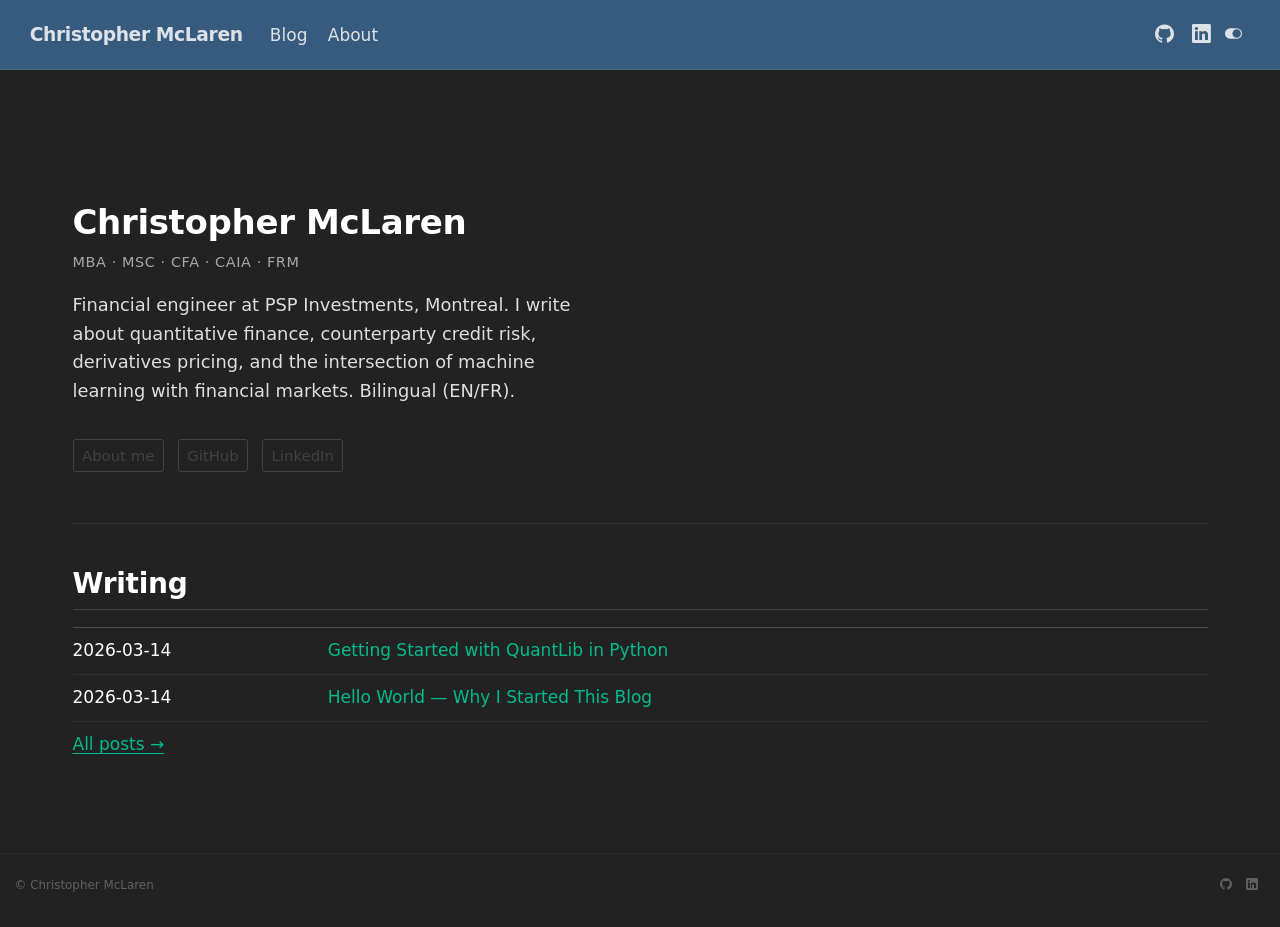
==== index.html @ 405b546c "Built site for gh-pages" ====
<!DOCTYPE html>
<html xmlns="http://www.w3.org/1999/xhtml" lang="en" xml:lang="en"><head>

<meta charset="utf-8">
<meta name="generator" content="quarto-1.8.27">

<meta name="viewport" content="width=device-width, initial-scale=1.0, user-scalable=yes">


<title>Christopher McLaren</title>
<style>
code{white-space: pre-wrap;}
span.smallcaps{font-variant: small-caps;}
div.columns{display: flex; gap: min(4vw, 1.5em);}
div.column{flex: auto; overflow-x: auto;}
div.hanging-indent{margin-left: 1.5em; text-indent: -1.5em;}
ul.task-list{list-style: none;}
ul.task-list li input[type="checkbox"] {
  width: 0.8em;
  margin: 0 0.8em 0.2em -1em; /* quarto-specific, see https://github.com/quarto-dev/quarto-cli/issues/4556 */ 
  vertical-align: middle;
}
</style>


<script src="site_libs/quarto-nav/quarto-nav.js"></script>
<script src="site_libs/quarto-nav/headroom.min.js"></script>
<script src="site_libs/clipboard/clipboard.min.js"></script>
<script src="site_libs/quarto-search/autocomplete.umd.js"></script>
<script src="site_libs/quarto-search/fuse.min.js"></script>
<script src="site_libs/quarto-search/quarto-search.js"></script>
<meta name="quarto:offset" content="./">
<link href="./assets/favicon.png" rel="icon" type="image/png">
<script src="site_libs/quarto-html/quarto.js" type="module"></script>
<script src="site_libs/quarto-html/tabsets/tabsets.js" type="module"></script>
<script src="site_libs/quarto-html/axe/axe-check.js" type="module"></script>
<script src="site_libs/quarto-html/popper.min.js"></script>
<script src="site_libs/quarto-html/tippy.umd.min.js"></script>
<script src="site_libs/quarto-html/anchor.min.js"></script>
<link href="site_libs/quarto-html/tippy.css" rel="stylesheet">
<link href="site_libs/quarto-html/quarto-syntax-highlighting-f1aadacce99040138bbb613f9330654f.css" rel="stylesheet" class="quarto-color-scheme" id="quarto-text-highlighting-styles">
<link href="site_libs/quarto-html/quarto-syntax-highlighting-dark-f1aadacce99040138bbb613f9330654f.css" rel="stylesheet" class="quarto-color-scheme quarto-color-alternate" id="quarto-text-highlighting-styles">
<script src="site_libs/bootstrap/bootstrap.min.js"></script>
<link href="site_libs/bootstrap/bootstrap-icons.css" rel="stylesheet">
<link href="site_libs/bootstrap/bootstrap-3d1e1c4b48e011e85bc933c259dca156.min.css" rel="stylesheet" append-hash="true" class="quarto-color-scheme" id="quarto-bootstrap" data-mode="light">
<link href="site_libs/bootstrap/bootstrap-dark-8885d3626037632ba58035daaae06b56.min.css" rel="stylesheet" append-hash="true" class="quarto-color-scheme quarto-color-alternate" id="quarto-bootstrap" data-mode="dark">
<script id="quarto-search-options" type="application/json">{
  "location": "navbar",
  "copy-button": false,
  "collapse-after": 3,
  "panel-placement": "end",
  "type": "overlay",
  "limit": 50,
  "keyboard-shortcut": [
    "f",
    "/",
    "s"
  ],
  "show-item-context": false,
  "language": {
    "search-no-results-text": "No results",
    "search-matching-documents-text": "matching documents",
    "search-copy-link-title": "Copy link to search",
    "search-hide-matches-text": "Hide additional matches",
    "search-more-match-text": "more match in this document",
    "search-more-matches-text": "more matches in this document",
    "search-clear-button-title": "Clear",
    "search-text-placeholder": "",
    "search-detached-cancel-button-title": "Cancel",
    "search-submit-button-title": "Submit",
    "search-label": "Search"
  }
}</script>


<link rel="stylesheet" href="styles.css">
<meta property="og:title" content="– Christopher McLaren">
<meta property="og:description" content="Financial engineer at PSP Investments. Writing about quantitative finance, risk, and machine learning.">
<meta property="og:site_name" content="Christopher McLaren">
<meta name="twitter:title" content="– Christopher McLaren">
<meta name="twitter:description" content="Financial engineer at PSP Investments. Writing about quantitative finance, risk, and machine learning.">
<meta name="twitter:card" content="summary">
</head>

<body class="nav-fixed quarto-dark"><script id="quarto-html-before-body" type="application/javascript">
    const toggleBodyColorMode = (bsSheetEl) => {
      const mode = bsSheetEl.getAttribute("data-mode");
      const bodyEl = window.document.querySelector("body");
      if (mode === "dark") {
        bodyEl.classList.add("quarto-dark");
        bodyEl.classList.remove("quarto-light");
      } else {
        bodyEl.classList.add("quarto-light");
        bodyEl.classList.remove("quarto-dark");
      }
    }
    const toggleBodyColorPrimary = () => {
      const bsSheetEl = window.document.querySelector("link#quarto-bootstrap:not([rel=disabled-stylesheet])");
      if (bsSheetEl) {
        toggleBodyColorMode(bsSheetEl);
      }
    }
    const setColorSchemeToggle = (alternate) => {
      const toggles = window.document.querySelectorAll('.quarto-color-scheme-toggle');
      for (let i=0; i < toggles.length; i++) {
        const toggle = toggles[i];
        if (toggle) {
          if (alternate) {
            toggle.classList.add("alternate");
          } else {
            toggle.classList.remove("alternate");
          }
        }
      }
    };
    const toggleColorMode = (alternate) => {
      // Switch the stylesheets
      const primaryStylesheets = window.document.querySelectorAll('link.quarto-color-scheme:not(.quarto-color-alternate)');
      const alternateStylesheets = window.document.querySelectorAll('link.quarto-color-scheme.quarto-color-alternate');
      manageTransitions('#quarto-margin-sidebar .nav-link', false);
      if (alternate) {
        // note: dark is layered on light, we don't disable primary!
        enableStylesheet(alternateStylesheets);
        for (const sheetNode of alternateStylesheets) {
          if (sheetNode.id === "quarto-bootstrap") {
            toggleBodyColorMode(sheetNode);
          }
        }
      } else {
        disableStylesheet(alternateStylesheets);
        enableStylesheet(primaryStylesheets)
        toggleBodyColorPrimary();
      }
      manageTransitions('#quarto-margin-sidebar .nav-link', true);
      // Switch the toggles
      setColorSchemeToggle(alternate)
      // Hack to workaround the fact that safari doesn't
      // properly recolor the scrollbar when toggling (#1455)
      if (navigator.userAgent.indexOf('Safari') > 0 && navigator.userAgent.indexOf('Chrome') == -1) {
        manageTransitions("body", false);
        window.scrollTo(0, 1);
        setTimeout(() => {
          window.scrollTo(0, 0);
          manageTransitions("body", true);
        }, 40);
      }
    }
    const disableStylesheet = (stylesheets) => {
      for (let i=0; i < stylesheets.length; i++) {
        const stylesheet = stylesheets[i];
        stylesheet.rel = 'disabled-stylesheet';
      }
    }
    const enableStylesheet = (stylesheets) => {
      for (let i=0; i < stylesheets.length; i++) {
        const stylesheet = stylesheets[i];
        if(stylesheet.rel !== 'stylesheet') { // for Chrome, which will still FOUC without this check
          stylesheet.rel = 'stylesheet';
        }
      }
    }
    const manageTransitions = (selector, allowTransitions) => {
      const els = window.document.querySelectorAll(selector);
      for (let i=0; i < els.length; i++) {
        const el = els[i];
        if (allowTransitions) {
          el.classList.remove('notransition');
        } else {
          el.classList.add('notransition');
        }
      }
    }
    const isFileUrl = () => {
      return window.location.protocol === 'file:';
    }
    const hasAlternateSentinel = () => {
      let styleSentinel = getColorSchemeSentinel();
      if (styleSentinel !== null) {
        return styleSentinel === "alternate";
      } else {
        return false;
      }
    }
    const setStyleSentinel = (alternate) => {
      const value = alternate ? "alternate" : "default";
      if (!isFileUrl()) {
        window.localStorage.setItem("quarto-color-scheme", value);
      } else {
        localAlternateSentinel = value;
      }
    }
    const getColorSchemeSentinel = () => {
      if (!isFileUrl()) {
        const storageValue = window.localStorage.getItem("quarto-color-scheme");
        return storageValue != null ? storageValue : localAlternateSentinel;
      } else {
        return localAlternateSentinel;
      }
    }
    const toggleGiscusIfUsed = (isAlternate, darkModeDefault) => {
      const baseTheme = document.querySelector('#giscus-base-theme')?.value ?? 'light';
      const alternateTheme = document.querySelector('#giscus-alt-theme')?.value ?? 'dark';
      let newTheme = '';
      if(authorPrefersDark) {
        newTheme = isAlternate ? baseTheme : alternateTheme;
      } else {
        newTheme = isAlternate ? alternateTheme : baseTheme;
      }
      const changeGiscusTheme = () => {
        // From: https://github.com/giscus/giscus/issues/336
        const sendMessage = (message) => {
          const iframe = document.querySelector('iframe.giscus-frame');
          if (!iframe) return;
          iframe.contentWindow.postMessage({ giscus: message }, 'https://giscus.app');
        }
        sendMessage({
          setConfig: {
            theme: newTheme
          }
        });
      }
      const isGiscussLoaded = window.document.querySelector('iframe.giscus-frame') !== null;
      if (isGiscussLoaded) {
        changeGiscusTheme();
      }
    };
    const authorPrefersDark = true;
    const darkModeDefault = authorPrefersDark;
    let localAlternateSentinel = darkModeDefault ? 'alternate' : 'default';
    // Dark / light mode switch
    window.quartoToggleColorScheme = () => {
      // Read the current dark / light value
      let toAlternate = !hasAlternateSentinel();
      toggleColorMode(toAlternate);
      setStyleSentinel(toAlternate);
      toggleGiscusIfUsed(toAlternate, darkModeDefault);
      window.dispatchEvent(new Event('resize'));
    };
    // Switch to dark mode if need be
    if (hasAlternateSentinel()) {
      toggleColorMode(true);
    } else {
      toggleColorMode(false);
    }
  </script>

<div id="quarto-search-results"></div>
  <header id="quarto-header" class="headroom fixed-top">
    <nav class="navbar navbar-expand-lg " data-bs-theme="dark">
      <div class="navbar-container container-fluid">
      <div class="navbar-brand-container mx-auto">
    <a class="navbar-brand" href="./index.html">
    <span class="navbar-title">Christopher McLaren</span>
    </a>
  </div>
            <div id="quarto-search" class="" title="Search"></div>
          <button class="navbar-toggler" type="button" data-bs-toggle="collapse" data-bs-target="#navbarCollapse" aria-controls="navbarCollapse" role="menu" aria-expanded="false" aria-label="Toggle navigation" onclick="if (window.quartoToggleHeadroom) { window.quartoToggleHeadroom(); }">
  <span class="navbar-toggler-icon"></span>
</button>
          <div class="collapse navbar-collapse" id="navbarCollapse">
            <ul class="navbar-nav navbar-nav-scroll me-auto">
  <li class="nav-item">
    <a class="nav-link" href="./blog/index.html"> 
<span class="menu-text">Blog</span></a>
  </li>  
  <li class="nav-item">
    <a class="nav-link" href="./about.html"> 
<span class="menu-text">About</span></a>
  </li>  
</ul>
            <ul class="navbar-nav navbar-nav-scroll ms-auto">
  <li class="nav-item compact">
    <a class="nav-link" href="https://github.com/christopher-mclaren"> <i class="bi bi-github" role="img" aria-label="GitHub">
</i> 
<span class="menu-text"></span></a>
  </li>  
  <li class="nav-item compact">
    <a class="nav-link" href="https://www.linkedin.com/in/christopher-mclaren/"> <i class="bi bi-linkedin" role="img" aria-label="LinkedIn">
</i> 
<span class="menu-text"></span></a>
  </li>  
</ul>
          </div> <!-- /navcollapse -->
            <div class="quarto-navbar-tools">
  <a href="" class="quarto-color-scheme-toggle quarto-navigation-tool  px-1" onclick="window.quartoToggleColorScheme(); return false;" title="Toggle dark mode"><i class="bi"></i></a>
</div>
      </div> <!-- /container-fluid -->
    </nav>
</header>
<!-- content -->
<div id="quarto-content" class="quarto-container page-columns page-rows-contents page-layout-full page-navbar">
<!-- sidebar -->
<!-- margin-sidebar -->
    
<!-- main -->
<main class="content column-page" id="quarto-document-content"><header id="title-block-header" class="quarto-title-block"></header>





<section id="christopher-mclaren" class="level1 hero">
<h1>Christopher McLaren</h1>
<div class="credentials">
<p>MBA · MSc · CFA · CAIA · FRM</p>
</div>
<div class="tagline">
<p>Financial engineer at PSP Investments, Montreal. I write about quantitative finance, counterparty credit risk, derivatives pricing, and the intersection of machine learning with financial markets. Bilingual (EN/FR).</p>
</div>
<p><a href="./about.html" class="btn btn-outline-secondary btn-sm" style="margin-top:1rem; margin-right:0.5rem;">About me</a> <a href="https://github.com/christopher-mclaren" class="btn btn-outline-secondary btn-sm" style="margin-top:1rem; margin-right:0.5rem;">GitHub</a> <a href="https://www.linkedin.com/in/christopher-mclaren/" class="btn btn-outline-secondary btn-sm" style="margin-top:1rem;">LinkedIn</a></p>
</section>
<section id="writing" class="level2">
<h2 class="anchored" data-anchor-id="writing">Writing</h2>
<table class="blog-table caption-top table">
<tbody>
<tr class="odd">
<td style="text-align: left;">2026-03-14</td>
<td style="text-align: left;"><a href="./blog/posts/quantlib-intro/index.html">Getting Started with QuantLib in Python</a></td>
</tr>
<tr class="even">
<td style="text-align: left;">2026-03-14</td>
<td style="text-align: left;"><a href="./blog/posts/hello-world/index.html">Hello World — Why I Started This Blog</a></td>
</tr>
</tbody>
</table>
<p><a href="./blog/index.html">All posts →</a></p>


</section>

</main> <!-- /main -->
<script id="quarto-html-after-body" type="application/javascript">
  window.document.addEventListener("DOMContentLoaded", function (event) {
    // Ensure there is a toggle, if there isn't float one in the top right
    if (window.document.querySelector('.quarto-color-scheme-toggle') === null) {
      const a = window.document.createElement('a');
      a.classList.add('top-right');
      a.classList.add('quarto-color-scheme-toggle');
      a.href = "";
      a.onclick = function() { try { window.quartoToggleColorScheme(); } catch {} return false; };
      const i = window.document.createElement("i");
      i.classList.add('bi');
      a.appendChild(i);
      window.document.body.appendChild(a);
    }
    setColorSchemeToggle(hasAlternateSentinel())
    const icon = "";
    const anchorJS = new window.AnchorJS();
    anchorJS.options = {
      placement: 'right',
      icon: icon
    };
    anchorJS.add('.anchored');
    const isCodeAnnotation = (el) => {
      for (const clz of el.classList) {
        if (clz.startsWith('code-annotation-')) {                     
          return true;
        }
      }
      return false;
    }
    const onCopySuccess = function(e) {
      // button target
      const button = e.trigger;
      // don't keep focus
      button.blur();
      // flash "checked"
      button.classList.add('code-copy-button-checked');
      var currentTitle = button.getAttribute("title");
      button.setAttribute("title", "Copied!");
      let tooltip;
      if (window.bootstrap) {
        button.setAttribute("data-bs-toggle", "tooltip");
        button.setAttribute("data-bs-placement", "left");
        button.setAttribute("data-bs-title", "Copied!");
        tooltip = new bootstrap.Tooltip(button, 
          { trigger: "manual", 
            customClass: "code-copy-button-tooltip",
            offset: [0, -8]});
        tooltip.show();    
      }
      setTimeout(function() {
        if (tooltip) {
          tooltip.hide();
          button.removeAttribute("data-bs-title");
          button.removeAttribute("data-bs-toggle");
          button.removeAttribute("data-bs-placement");
        }
        button.setAttribute("title", currentTitle);
        button.classList.remove('code-copy-button-checked');
      }, 1000);
      // clear code selection
      e.clearSelection();
    }
    const getTextToCopy = function(trigger) {
      const outerScaffold = trigger.parentElement.cloneNode(true);
      const codeEl = outerScaffold.querySelector('code');
      for (const childEl of codeEl.children) {
        if (isCodeAnnotation(childEl)) {
          childEl.remove();
        }
      }
      return codeEl.innerText;
    }
    const clipboard = new window.ClipboardJS('.code-copy-button:not([data-in-quarto-modal])', {
      text: getTextToCopy
    });
    clipboard.on('success', onCopySuccess);
    if (window.document.getElementById('quarto-embedded-source-code-modal')) {
      const clipboardModal = new window.ClipboardJS('.code-copy-button[data-in-quarto-modal]', {
        text: getTextToCopy,
        container: window.document.getElementById('quarto-embedded-source-code-modal')
      });
      clipboardModal.on('success', onCopySuccess);
    }
      var localhostRegex = new RegExp(/^(?:http|https):\/\/localhost\:?[0-9]*\//);
      var mailtoRegex = new RegExp(/^mailto:/);
        var filterRegex = new RegExp("https:\/\/christopher-mclaren\.github\.io\/");
      var isInternal = (href) => {
          return filterRegex.test(href) || localhostRegex.test(href) || mailtoRegex.test(href);
      }
      // Inspect non-navigation links and adorn them if external
     var links = window.document.querySelectorAll('a[href]:not(.nav-link):not(.navbar-brand):not(.toc-action):not(.sidebar-link):not(.sidebar-item-toggle):not(.pagination-link):not(.no-external):not([aria-hidden]):not(.dropdown-item):not(.quarto-navigation-tool):not(.about-link)');
      for (var i=0; i<links.length; i++) {
        const link = links[i];
        if (!isInternal(link.href)) {
          // undo the damage that might have been done by quarto-nav.js in the case of
          // links that we want to consider external
          if (link.dataset.originalHref !== undefined) {
            link.href = link.dataset.originalHref;
          }
        }
      }
    function tippyHover(el, contentFn, onTriggerFn, onUntriggerFn) {
      const config = {
        allowHTML: true,
        maxWidth: 500,
        delay: 100,
        arrow: false,
        appendTo: function(el) {
            return el.parentElement;
        },
        interactive: true,
        interactiveBorder: 10,
        theme: 'quarto',
        placement: 'bottom-start',
      };
      if (contentFn) {
        config.content = contentFn;
      }
      if (onTriggerFn) {
        config.onTrigger = onTriggerFn;
      }
      if (onUntriggerFn) {
        config.onUntrigger = onUntriggerFn;
      }
      window.tippy(el, config); 
    }
    const noterefs = window.document.querySelectorAll('a[role="doc-noteref"]');
    for (var i=0; i<noterefs.length; i++) {
      const ref = noterefs[i];
      tippyHover(ref, function() {
        // use id or data attribute instead here
        let href = ref.getAttribute('data-footnote-href') || ref.getAttribute('href');
        try { href = new URL(href).hash; } catch {}
        const id = href.replace(/^#\/?/, "");
        const note = window.document.getElementById(id);
        if (note) {
          return note.innerHTML;
        } else {
          return "";
        }
      });
    }
    const xrefs = window.document.querySelectorAll('a.quarto-xref');
    const processXRef = (id, note) => {
      // Strip column container classes
      const stripColumnClz = (el) => {
        el.classList.remove("page-full", "page-columns");
        if (el.children) {
          for (const child of el.children) {
            stripColumnClz(child);
          }
        }
      }
      stripColumnClz(note)
      if (id === null || id.startsWith('sec-')) {
        // Special case sections, only their first couple elements
        const container = document.createElement("div");
        if (note.children && note.children.length > 2) {
          container.appendChild(note.children[0].cloneNode(true));
          for (let i = 1; i < note.children.length; i++) {
            const child = note.children[i];
            if (child.tagName === "P" && child.innerText === "") {
              continue;
            } else {
              container.appendChild(child.cloneNode(true));
              break;
            }
          }
          if (window.Quarto?.typesetMath) {
            window.Quarto.typesetMath(container);
          }
          return container.innerHTML
        } else {
          if (window.Quarto?.typesetMath) {
            window.Quarto.typesetMath(note);
          }
          return note.innerHTML;
        }
      } else {
        // Remove any anchor links if they are present
        const anchorLink = note.querySelector('a.anchorjs-link');
        if (anchorLink) {
          anchorLink.remove();
        }
        if (window.Quarto?.typesetMath) {
          window.Quarto.typesetMath(note);
        }
        if (note.classList.contains("callout")) {
          return note.outerHTML;
        } else {
          return note.innerHTML;
        }
      }
    }
    for (var i=0; i<xrefs.length; i++) {
      const xref = xrefs[i];
      tippyHover(xref, undefined, function(instance) {
        instance.disable();
        let url = xref.getAttribute('href');
        let hash = undefined; 
        if (url.startsWith('#')) {
          hash = url;
        } else {
          try { hash = new URL(url).hash; } catch {}
        }
        if (hash) {
          const id = hash.replace(/^#\/?/, "");
          const note = window.document.getElementById(id);
          if (note !== null) {
            try {
              const html = processXRef(id, note.cloneNode(true));
              instance.setContent(html);
            } finally {
              instance.enable();
              instance.show();
            }
          } else {
            // See if we can fetch this
            fetch(url.split('#')[0])
            .then(res => res.text())
            .then(html => {
              const parser = new DOMParser();
              const htmlDoc = parser.parseFromString(html, "text/html");
              const note = htmlDoc.getElementById(id);
              if (note !== null) {
                const html = processXRef(id, note);
                instance.setContent(html);
              } 
            }).finally(() => {
              instance.enable();
              instance.show();
            });
          }
        } else {
          // See if we can fetch a full url (with no hash to target)
          // This is a special case and we should probably do some content thinning / targeting
          fetch(url)
          .then(res => res.text())
          .then(html => {
            const parser = new DOMParser();
            const htmlDoc = parser.parseFromString(html, "text/html");
            const note = htmlDoc.querySelector('main.content');
            if (note !== null) {
              // This should only happen for chapter cross references
              // (since there is no id in the URL)
              // remove the first header
              if (note.children.length > 0 && note.children[0].tagName === "HEADER") {
                note.children[0].remove();
              }
              const html = processXRef(null, note);
              instance.setContent(html);
            } 
          }).finally(() => {
            instance.enable();
            instance.show();
          });
        }
      }, function(instance) {
      });
    }
        let selectedAnnoteEl;
        const selectorForAnnotation = ( cell, annotation) => {
          let cellAttr = 'data-code-cell="' + cell + '"';
          let lineAttr = 'data-code-annotation="' +  annotation + '"';
          const selector = 'span[' + cellAttr + '][' + lineAttr + ']';
          return selector;
        }
        const selectCodeLines = (annoteEl) => {
          const doc = window.document;
          const targetCell = annoteEl.getAttribute("data-target-cell");
          const targetAnnotation = annoteEl.getAttribute("data-target-annotation");
          const annoteSpan = window.document.querySelector(selectorForAnnotation(targetCell, targetAnnotation));
          const lines = annoteSpan.getAttribute("data-code-lines").split(",");
          const lineIds = lines.map((line) => {
            return targetCell + "-" + line;
          })
          let top = null;
          let height = null;
          let parent = null;
          if (lineIds.length > 0) {
              //compute the position of the single el (top and bottom and make a div)
              const el = window.document.getElementById(lineIds[0]);
              top = el.offsetTop;
              height = el.offsetHeight;
              parent = el.parentElement.parentElement;
            if (lineIds.length > 1) {
              const lastEl = window.document.getElementById(lineIds[lineIds.length - 1]);
              const bottom = lastEl.offsetTop + lastEl.offsetHeight;
              height = bottom - top;
            }
            if (top !== null && height !== null && parent !== null) {
              // cook up a div (if necessary) and position it 
              let div = window.document.getElementById("code-annotation-line-highlight");
              if (div === null) {
                div = window.document.createElement("div");
                div.setAttribute("id", "code-annotation-line-highlight");
                div.style.position = 'absolute';
                parent.appendChild(div);
              }
              div.style.top = top - 2 + "px";
              div.style.height = height + 4 + "px";
              div.style.left = 0;
              let gutterDiv = window.document.getElementById("code-annotation-line-highlight-gutter");
              if (gutterDiv === null) {
                gutterDiv = window.document.createElement("div");
                gutterDiv.setAttribute("id", "code-annotation-line-highlight-gutter");
                gutterDiv.style.position = 'absolute';
                const codeCell = window.document.getElementById(targetCell);
                const gutter = codeCell.querySelector('.code-annotation-gutter');
                gutter.appendChild(gutterDiv);
              }
              gutterDiv.style.top = top - 2 + "px";
              gutterDiv.style.height = height + 4 + "px";
            }
            selectedAnnoteEl = annoteEl;
          }
        };
        const unselectCodeLines = () => {
          const elementsIds = ["code-annotation-line-highlight", "code-annotation-line-highlight-gutter"];
          elementsIds.forEach((elId) => {
            const div = window.document.getElementById(elId);
            if (div) {
              div.remove();
            }
          });
          selectedAnnoteEl = undefined;
        };
          // Handle positioning of the toggle
      window.addEventListener(
        "resize",
        throttle(() => {
          elRect = undefined;
          if (selectedAnnoteEl) {
            selectCodeLines(selectedAnnoteEl);
          }
        }, 10)
      );
      function throttle(fn, ms) {
      let throttle = false;
      let timer;
        return (...args) => {
          if(!throttle) { // first call gets through
              fn.apply(this, args);
              throttle = true;
          } else { // all the others get throttled
              if(timer) clearTimeout(timer); // cancel #2
              timer = setTimeout(() => {
                fn.apply(this, args);
                timer = throttle = false;
              }, ms);
          }
        };
      }
        // Attach click handler to the DT
        const annoteDls = window.document.querySelectorAll('dt[data-target-cell]');
        for (const annoteDlNode of annoteDls) {
          annoteDlNode.addEventListener('click', (event) => {
            const clickedEl = event.target;
            if (clickedEl !== selectedAnnoteEl) {
              unselectCodeLines();
              const activeEl = window.document.querySelector('dt[data-target-cell].code-annotation-active');
              if (activeEl) {
                activeEl.classList.remove('code-annotation-active');
              }
              selectCodeLines(clickedEl);
              clickedEl.classList.add('code-annotation-active');
            } else {
              // Unselect the line
              unselectCodeLines();
              clickedEl.classList.remove('code-annotation-active');
            }
          });
        }
    const findCites = (el) => {
      const parentEl = el.parentElement;
      if (parentEl) {
        const cites = parentEl.dataset.cites;
        if (cites) {
          return {
            el,
            cites: cites.split(' ')
          };
        } else {
          return findCites(el.parentElement)
        }
      } else {
        return undefined;
      }
    };
    var bibliorefs = window.document.querySelectorAll('a[role="doc-biblioref"]');
    for (var i=0; i<bibliorefs.length; i++) {
      const ref = bibliorefs[i];
      const citeInfo = findCites(ref);
      if (citeInfo) {
        tippyHover(citeInfo.el, function() {
          var popup = window.document.createElement('div');
          citeInfo.cites.forEach(function(cite) {
            var citeDiv = window.document.createElement('div');
            citeDiv.classList.add('hanging-indent');
            citeDiv.classList.add('csl-entry');
            var biblioDiv = window.document.getElementById('ref-' + cite);
            if (biblioDiv) {
              citeDiv.innerHTML = biblioDiv.innerHTML;
            }
            popup.appendChild(citeDiv);
          });
          return popup.innerHTML;
        });
      }
    }
  });
  </script>
</div> <!-- /content -->
<footer class="footer">
  <div class="nav-footer">
    <div class="nav-footer-left">
<p>© Christopher McLaren</p>
</div>   
    <div class="nav-footer-center">
      &nbsp;
    </div>
    <div class="nav-footer-right">
      <ul class="footer-items list-unstyled">
    <li class="nav-item compact">
    <a class="nav-link" href="https://github.com/christopher-mclaren">
      <i class="bi bi-github" role="img">
</i> 
    </a>
  </li>  
    <li class="nav-item compact">
    <a class="nav-link" href="https://www.linkedin.com/in/christopher-mclaren/">
      <i class="bi bi-linkedin" role="img">
</i> 
    </a>
  </li>  
</ul>
    </div>
  </div>
</footer>




</body></html>
---- site_libs/quarto-html/tippy.css ----
.tippy-box[data-animation=fade][data-state=hidden]{opacity:0}[data-tippy-root]{max-width:calc(100vw - 10px)}.tippy-box{position:relative;background-color:#333;color:#fff;border-radius:4px;font-size:14px;line-height:1.4;white-space:normal;outline:0;transition-property:transform,visibility,opacity}.tippy-box[data-placement^=top]>.tippy-arrow{bottom:0}.tippy-box[data-placement^=top]>.tippy-arrow:before{bottom:-7px;left:0;border-width:8px 8px 0;border-top-color:initial;transform-origin:center top}.tippy-box[data-placement^=bottom]>.tippy-arrow{top:0}.tippy-box[data-placement^=bottom]>.tippy-arrow:before{top:-7px;left:0;border-width:0 8px 8px;border-bottom-color:initial;transform-origin:center bottom}.tippy-box[data-placement^=left]>.tippy-arrow{right:0}.tippy-box[data-placement^=left]>.tippy-arrow:before{border-width:8px 0 8px 8px;border-left-color:initial;right:-7px;transform-origin:center left}.tippy-box[data-placement^=right]>.tippy-arrow{left:0}.tippy-box[data-placement^=right]>.tippy-arrow:before{left:-7px;border-width:8px 8px 8px 0;border-right-color:initial;transform-origin:center right}.tippy-box[data-inertia][data-state=visible]{transition-timing-function:cubic-bezier(.54,1.5,.38,1.11)}.tippy-arrow{width:16px;height:16px;color:#333}.tippy-arrow:before{content:"";position:absolute;border-color:transparent;border-style:solid}.tippy-content{position:relative;padding:5px 9px;z-index:1}
---- site_libs/quarto-html/quarto-syntax-highlighting-f1aadacce99040138bbb613f9330654f.css ----
/* quarto syntax highlight colors */
:root {
  --quarto-hl-al-color: #ff5555;
  --quarto-hl-an-color: #6a737d;
  --quarto-hl-at-color: #f97583;
  --quarto-hl-bn-color: #79b8ff;
  --quarto-hl-bu-color: #f97583;
  --quarto-hl-ch-color: #9ecbff;
  --quarto-hl-co-color: #6a737d;
  --quarto-hl-cv-color: #6a737d;
  --quarto-hl-cn-color: #79b8ff;
  --quarto-hl-cf-color: #f97583;
  --quarto-hl-dt-color: #f97583;
  --quarto-hl-dv-color: #79b8ff;
  --quarto-hl-do-color: #6a737d;
  --quarto-hl-er-color: #ff5555;
  --quarto-hl-ex-color: #f97583;
  --quarto-hl-fl-color: #79b8ff;
  --quarto-hl-fu-color: #b392f0;
  --quarto-hl-im-color: #9ecbff;
  --quarto-hl-in-color: #6a737d;
  --quarto-hl-kw-color: #f97583;
  --quarto-hl-op-color: #e1e4e8;
  --quarto-hl-pp-color: #f97583;
  --quarto-hl-re-color: #6a737d;
  --quarto-hl-sc-color: #79b8ff;
  --quarto-hl-ss-color: #9ecbff;
  --quarto-hl-st-color: #9ecbff;
  --quarto-hl-va-color: #ffab70;
  --quarto-hl-vs-color: #9ecbff;
  --quarto-hl-wa-color: #ff5555;
}

/* other quarto variables */
:root {
  --quarto-font-monospace: SFMono-Regular, Menlo, Monaco, Consolas, "Liberation Mono", "Courier New", monospace;
}

/* syntax highlight based on Pandoc's rules */
pre > code.sourceCode > span {
  color: #e1e4e8;
}

code.sourceCode > span {
  color: #e1e4e8;
}

div.sourceCode,
div.sourceCode pre.sourceCode {
  color: #e1e4e8;
}

/* Normal */
code span {
  color: #e1e4e8;
}

/* Alert */
code span.al {
  font-weight: bold;
  color: #ff5555;
}

/* Annotation */
code span.an {
  color: #6a737d;
}

/* Attribute */
code span.at {
  color: #f97583;
}

/* BaseN */
code span.bn {
  color: #79b8ff;
}

/* BuiltIn */
code span.bu {
  color: #f97583;
}

/* ControlFlow */
code span.cf {
  color: #f97583;
}

/* Char */
code span.ch {
  color: #9ecbff;
}

/* Constant */
code span.cn {
  color: #79b8ff;
}

/* Comment */
code span.co {
  color: #6a737d;
}

/* CommentVar */
code span.cv {
  color: #6a737d;
}

/* Documentation */
code span.do {
  color: #6a737d;
}

/* DataType */
code span.dt {
  color: #f97583;
}

/* DecVal */
code span.dv {
  color: #79b8ff;
}

/* Error */
code span.er {
  color: #ff5555;
  text-decoration: underline;
}

/* Extension */
code span.ex {
  font-weight: bold;
  color: #f97583;
}

/* Float */
code span.fl {
  color: #79b8ff;
}

/* Function */
code span.fu {
  color: #b392f0;
}

/* Import */
code span.im {
  color: #9ecbff;
}

/* Information */
code span.in {
  color: #6a737d;
}

/* Keyword */
code span.kw {
  color: #f97583;
}

/* Operator */
code span.op {
  color: #e1e4e8;
}

/* Preprocessor */
code span.pp {
  color: #f97583;
}

/* RegionMarker */
code span.re {
  color: #6a737d;
}

/* SpecialChar */
code span.sc {
  color: #79b8ff;
}

/* SpecialString */
code span.ss {
  color: #9ecbff;
}

/* String */
code span.st {
  color: #9ecbff;
}

/* Variable */
code span.va {
  color: #ffab70;
}

/* VerbatimString */
code span.vs {
  color: #9ecbff;
}

/* Warning */
code span.wa {
  color: #ff5555;
}

.prevent-inlining {
  content: "</";
}

/*# sourceMappingURL=c3afadac646de3ecfef9ec2fe23a75c1.css.map */
---- site_libs/quarto-html/quarto-syntax-highlighting-dark-f1aadacce99040138bbb613f9330654f.css ----
/* quarto syntax highlight colors */
:root {
  --quarto-hl-al-color: #ff5555;
  --quarto-hl-an-color: #6a737d;
  --quarto-hl-at-color: #f97583;
  --quarto-hl-bn-color: #79b8ff;
  --quarto-hl-bu-color: #f97583;
  --quarto-hl-ch-color: #9ecbff;
  --quarto-hl-co-color: #6a737d;
  --quarto-hl-cv-color: #6a737d;
  --quarto-hl-cn-color: #79b8ff;
  --quarto-hl-cf-color: #f97583;
  --quarto-hl-dt-color: #f97583;
  --quarto-hl-dv-color: #79b8ff;
  --quarto-hl-do-color: #6a737d;
  --quarto-hl-er-color: #ff5555;
  --quarto-hl-ex-color: #f97583;
  --quarto-hl-fl-color: #79b8ff;
  --quarto-hl-fu-color: #b392f0;
  --quarto-hl-im-color: #9ecbff;
  --quarto-hl-in-color: #6a737d;
  --quarto-hl-kw-color: #f97583;
  --quarto-hl-op-color: #e1e4e8;
  --quarto-hl-pp-color: #f97583;
  --quarto-hl-re-color: #6a737d;
  --quarto-hl-sc-color: #79b8ff;
  --quarto-hl-ss-color: #9ecbff;
  --quarto-hl-st-color: #9ecbff;
  --quarto-hl-va-color: #ffab70;
  --quarto-hl-vs-color: #9ecbff;
  --quarto-hl-wa-color: #ff5555;
}

/* other quarto variables */
:root {
  --quarto-font-monospace: SFMono-Regular, Menlo, Monaco, Consolas, "Liberation Mono", "Courier New", monospace;
}

/* syntax highlight based on Pandoc's rules */
pre > code.sourceCode > span {
  color: #e1e4e8;
}

code.sourceCode > span {
  color: #e1e4e8;
}

div.sourceCode,
div.sourceCode pre.sourceCode {
  color: #e1e4e8;
}

/* Normal */
code span {
  color: #e1e4e8;
}

/* Alert */
code span.al {
  font-weight: bold;
  color: #ff5555;
}

/* Annotation */
code span.an {
  color: #6a737d;
}

/* Attribute */
code span.at {
  color: #f97583;
}

/* BaseN */
code span.bn {
  color: #79b8ff;
}

/* BuiltIn */
code span.bu {
  color: #f97583;
}

/* ControlFlow */
code span.cf {
  color: #f97583;
}

/* Char */
code span.ch {
  color: #9ecbff;
}

/* Constant */
code span.cn {
  color: #79b8ff;
}

/* Comment */
code span.co {
  color: #6a737d;
}

/* CommentVar */
code span.cv {
  color: #6a737d;
}

/* Documentation */
code span.do {
  color: #6a737d;
}

/* DataType */
code span.dt {
  color: #f97583;
}

/* DecVal */
code span.dv {
  color: #79b8ff;
}

/* Error */
code span.er {
  color: #ff5555;
  text-decoration: underline;
}

/* Extension */
code span.ex {
  font-weight: bold;
  color: #f97583;
}

/* Float */
code span.fl {
  color: #79b8ff;
}

/* Function */
code span.fu {
  color: #b392f0;
}

/* Import */
code span.im {
  color: #9ecbff;
}

/* Information */
code span.in {
  color: #6a737d;
}

/* Keyword */
code span.kw {
  color: #f97583;
}

/* Operator */
code span.op {
  color: #e1e4e8;
}

/* Preprocessor */
code span.pp {
  color: #f97583;
}

/* RegionMarker */
code span.re {
  color: #6a737d;
}

/* SpecialChar */
code span.sc {
  color: #79b8ff;
}

/* SpecialString */
code span.ss {
  color: #9ecbff;
}

/* String */
code span.st {
  color: #9ecbff;
}

/* Variable */
code span.va {
  color: #ffab70;
}

/* VerbatimString */
code span.vs {
  color: #9ecbff;
}

/* Warning */
code span.wa {
  color: #ff5555;
}

.prevent-inlining {
  content: "</";
}

/*# sourceMappingURL=c3afadac646de3ecfef9ec2fe23a75c1.css.map */
---- styles.css ----
/* ============================================================
   Christopher McLaren — custom styles
   Dark mode: darkly base + overrides for hamel.dev aesthetic
   ============================================================ */

/* --- Typography ------------------------------------------- */
body {
  font-family: system-ui, -apple-system, "Segoe UI", Roboto, sans-serif;
  font-size: 1.0rem;
  line-height: 1.7;
}

h1, h2, h3, h4 {
  font-weight: 600;
  letter-spacing: -0.01em;
}

code, pre {
  font-family: ui-monospace, "SFMono-Regular", "Cascadia Code", Consolas, monospace;
  font-size: 0.88em;
}

/* --- Navbar ----------------------------------------------- */
.navbar {
  border-bottom: 1px solid rgba(255,255,255,0.08);
  padding: 0.6rem 1rem;
}

.navbar-brand {
  font-weight: 700;
  font-size: 1.1rem;
  letter-spacing: -0.02em;
}

/* --- Homepage hero ---------------------------------------- */
.hero {
  padding: 3rem 0 2rem 0;
  border-bottom: 1px solid rgba(255,255,255,0.08);
  margin-bottom: 2.5rem;
}

.hero h1 {
  font-size: 2rem;
  font-weight: 700;
  margin-bottom: 0.4rem;
}

.hero .credentials {
  font-size: 0.85rem;
  opacity: 0.6;
  letter-spacing: 0.04em;
  text-transform: uppercase;
  margin-bottom: 1rem;
}

.hero .tagline {
  font-size: 1.05rem;
  opacity: 0.85;
  max-width: 540px;
  line-height: 1.6;
}

/* --- Blog listing table (hamel.dev style) ----------------- */
.blog-table {
  width: 100%;
  border-collapse: collapse;
  margin-top: 1rem;
}

.blog-table td {
  padding: 0.5rem 0;
  border-bottom: 1px solid rgba(255,255,255,0.06);
  vertical-align: top;
}

.blog-table .date {
  white-space: nowrap;
  opacity: 0.5;
  font-size: 0.85rem;
  width: 100px;
  padding-right: 1.5rem;
}

.blog-table a {
  text-decoration: none;
  font-weight: 500;
}

.blog-table a:hover {
  text-decoration: underline;
}

/* --- Blog cards (randomrealizations style) ---------------- */
.quarto-post .thumbnail img {
  border-radius: 6px;
  object-fit: cover;
}

.listing-category {
  font-size: 0.75rem;
  font-weight: 600;
  letter-spacing: 0.05em;
  text-transform: uppercase;
  opacity: 0.7;
}

/* --- Post content ----------------------------------------- */
.quarto-title {
  margin-bottom: 0.5rem;
}

.quarto-title-meta {
  opacity: 0.6;
  font-size: 0.85rem;
}

/* Callout boxes */
.callout {
  border-radius: 6px;
  border-left-width: 4px;
}

/* Code blocks */
div.sourceCode {
  border-radius: 6px;
  font-size: 0.87em;
}

/* --- Footer ----------------------------------------------- */
.nav-footer {
  border-top: 1px solid rgba(255,255,255,0.08);
  padding: 1rem 0;
  font-size: 0.85rem;
  opacity: 0.6;
}

/* --- Responsive ------------------------------------------- */
@media (max-width: 768px) {
  .hero h1 { font-size: 1.6rem; }
  .hero { padding: 2rem 0 1.5rem 0; }
}
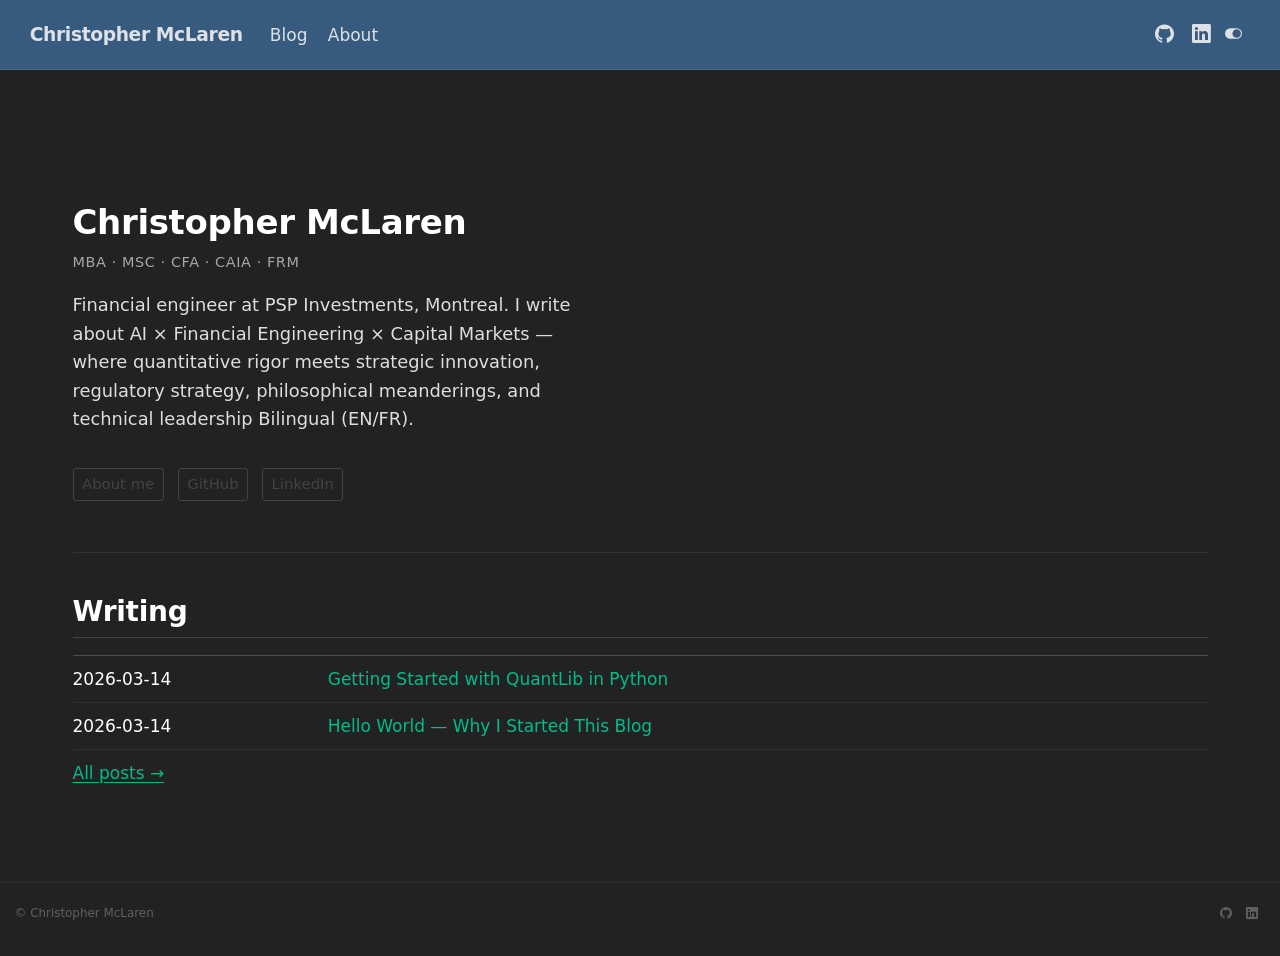
==== commit 61ada518: "Built site for gh-pages" ====
--- a/index.html
+++ b/index.html
@@ -42,8 +42,8 @@
 <link href="site_libs/quarto-html/quarto-syntax-highlighting-dark-f1aadacce99040138bbb613f9330654f.css" rel="stylesheet" class="quarto-color-scheme quarto-color-alternate" id="quarto-text-highlighting-styles">
 <script src="site_libs/bootstrap/bootstrap.min.js"></script>
 <link href="site_libs/bootstrap/bootstrap-icons.css" rel="stylesheet">
-<link href="site_libs/bootstrap/bootstrap-3d1e1c4b48e011e85bc933c259dca156.min.css" rel="stylesheet" append-hash="true" class="quarto-color-scheme" id="quarto-bootstrap" data-mode="light">
-<link href="site_libs/bootstrap/bootstrap-dark-8885d3626037632ba58035daaae06b56.min.css" rel="stylesheet" append-hash="true" class="quarto-color-scheme quarto-color-alternate" id="quarto-bootstrap" data-mode="dark">
+<link href="site_libs/bootstrap/bootstrap-ca01dc6f941a61273a5a4ed9ec80abe2.min.css" rel="stylesheet" append-hash="true" class="quarto-color-scheme" id="quarto-bootstrap" data-mode="light">
+<link href="site_libs/bootstrap/bootstrap-dark-baa6b534feb7bcb7caf0f581c1521e3b.min.css" rel="stylesheet" append-hash="true" class="quarto-color-scheme quarto-color-alternate" id="quarto-bootstrap" data-mode="dark">
 <script id="quarto-search-options" type="application/json">{
   "location": "navbar",
   "copy-button": false,
@@ -305,7 +305,7 @@
 <p>MBA · MSc · CFA · CAIA · FRM</p>
 </div>
 <div class="tagline">
-<p>Financial engineer at PSP Investments, Montreal. I write about quantitative finance, counterparty credit risk, derivatives pricing, and the intersection of machine learning with financial markets. Bilingual (EN/FR).</p>
+<p>Financial engineer at PSP Investments, Montreal. I write about AI × Financial Engineering × Capital Markets — where quantitative rigor meets strategic innovation, regulatory strategy, philosophical meanderings, and technical leadership Bilingual (EN/FR).</p>
 </div>
 <p><a href="./about.html" class="btn btn-outline-secondary btn-sm" style="margin-top:1rem; margin-right:0.5rem;">About me</a> <a href="https://github.com/christopher-mclaren" class="btn btn-outline-secondary btn-sm" style="margin-top:1rem; margin-right:0.5rem;">GitHub</a> <a href="https://www.linkedin.com/in/christopher-mclaren/" class="btn btn-outline-secondary btn-sm" style="margin-top:1rem;">LinkedIn</a></p>
 </section>
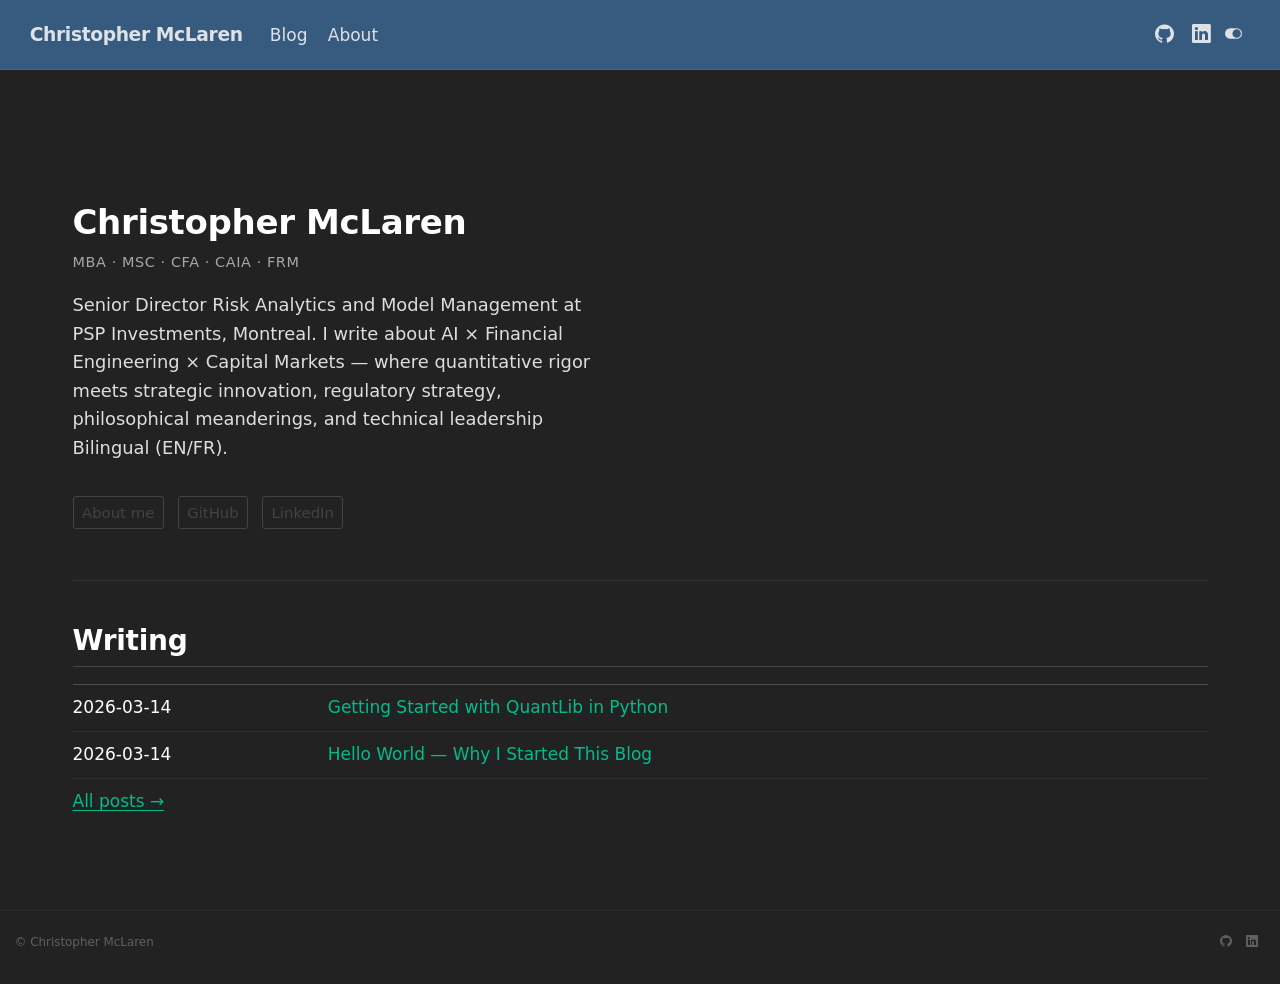
==== commit 915f23a5: "Built site for gh-pages" ====
--- a/index.html
+++ b/index.html
@@ -305,7 +305,7 @@
 <p>MBA · MSc · CFA · CAIA · FRM</p>
 </div>
 <div class="tagline">
-<p>Financial engineer at PSP Investments, Montreal. I write about AI × Financial Engineering × Capital Markets — where quantitative rigor meets strategic innovation, regulatory strategy, philosophical meanderings, and technical leadership Bilingual (EN/FR).</p>
+<p>Senior Director Risk Analytics and Model Management at PSP Investments, Montreal. I write about AI × Financial Engineering × Capital Markets — where quantitative rigor meets strategic innovation, regulatory strategy, philosophical meanderings, and technical leadership Bilingual (EN/FR).</p>
 </div>
 <p><a href="./about.html" class="btn btn-outline-secondary btn-sm" style="margin-top:1rem; margin-right:0.5rem;">About me</a> <a href="https://github.com/christopher-mclaren" class="btn btn-outline-secondary btn-sm" style="margin-top:1rem; margin-right:0.5rem;">GitHub</a> <a href="https://www.linkedin.com/in/christopher-mclaren/" class="btn btn-outline-secondary btn-sm" style="margin-top:1rem;">LinkedIn</a></p>
 </section>
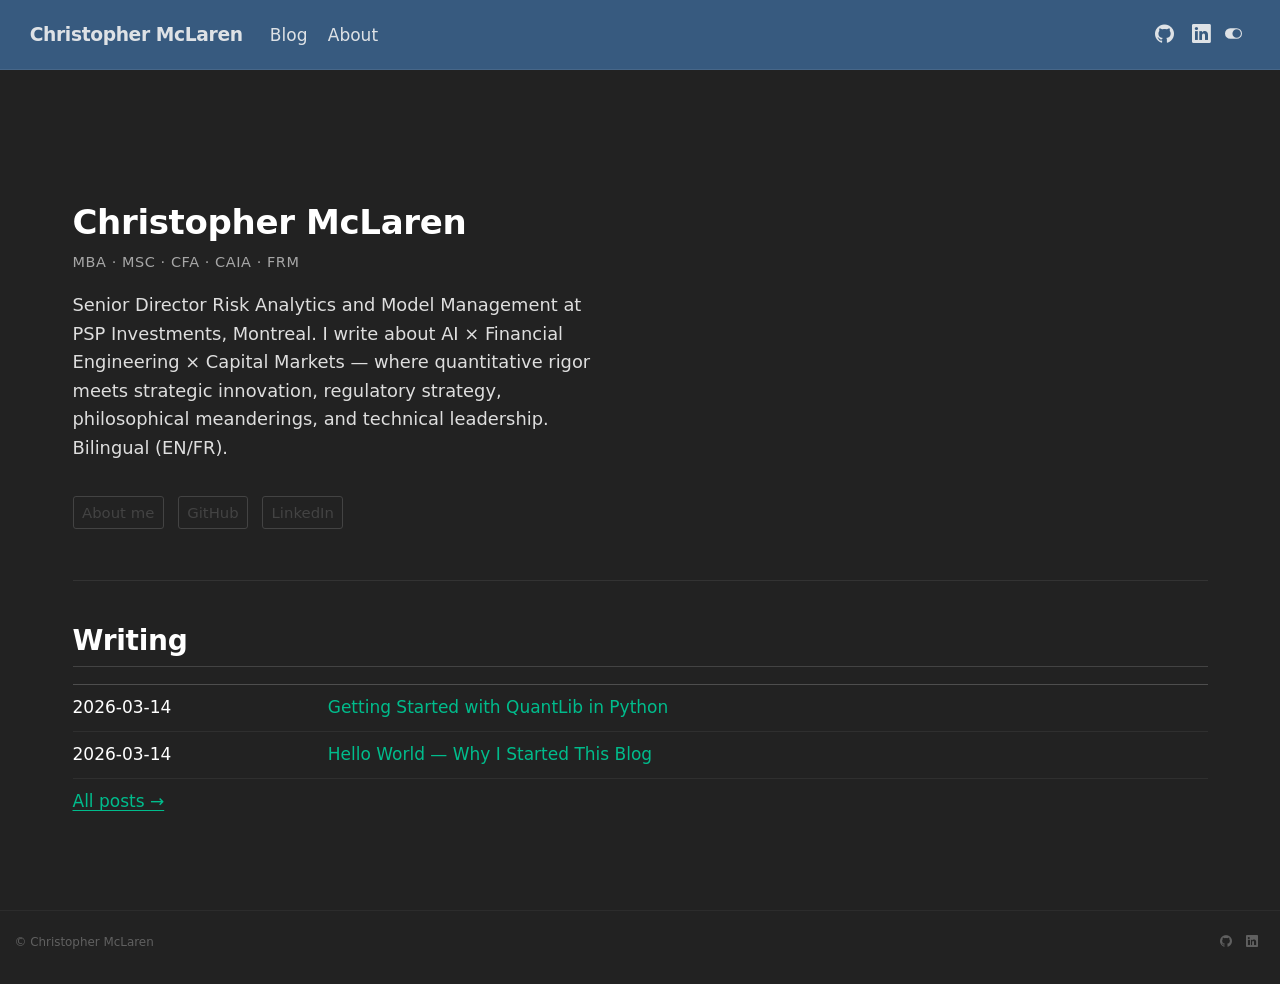
==== commit 6ec91267: "Built site for gh-pages" ====
--- a/index.html
+++ b/index.html
@@ -305,7 +305,7 @@
 <p>MBA · MSc · CFA · CAIA · FRM</p>
 </div>
 <div class="tagline">
-<p>Senior Director Risk Analytics and Model Management at PSP Investments, Montreal. I write about AI × Financial Engineering × Capital Markets — where quantitative rigor meets strategic innovation, regulatory strategy, philosophical meanderings, and technical leadership Bilingual (EN/FR).</p>
+<p>Senior Director Risk Analytics and Model Management at PSP Investments, Montreal. I write about AI × Financial Engineering × Capital Markets — where quantitative rigor meets strategic innovation, regulatory strategy, philosophical meanderings, and technical leadership. Bilingual (EN/FR).</p>
 </div>
 <p><a href="./about.html" class="btn btn-outline-secondary btn-sm" style="margin-top:1rem; margin-right:0.5rem;">About me</a> <a href="https://github.com/christopher-mclaren" class="btn btn-outline-secondary btn-sm" style="margin-top:1rem; margin-right:0.5rem;">GitHub</a> <a href="https://www.linkedin.com/in/christopher-mclaren/" class="btn btn-outline-secondary btn-sm" style="margin-top:1rem;">LinkedIn</a></p>
 </section>
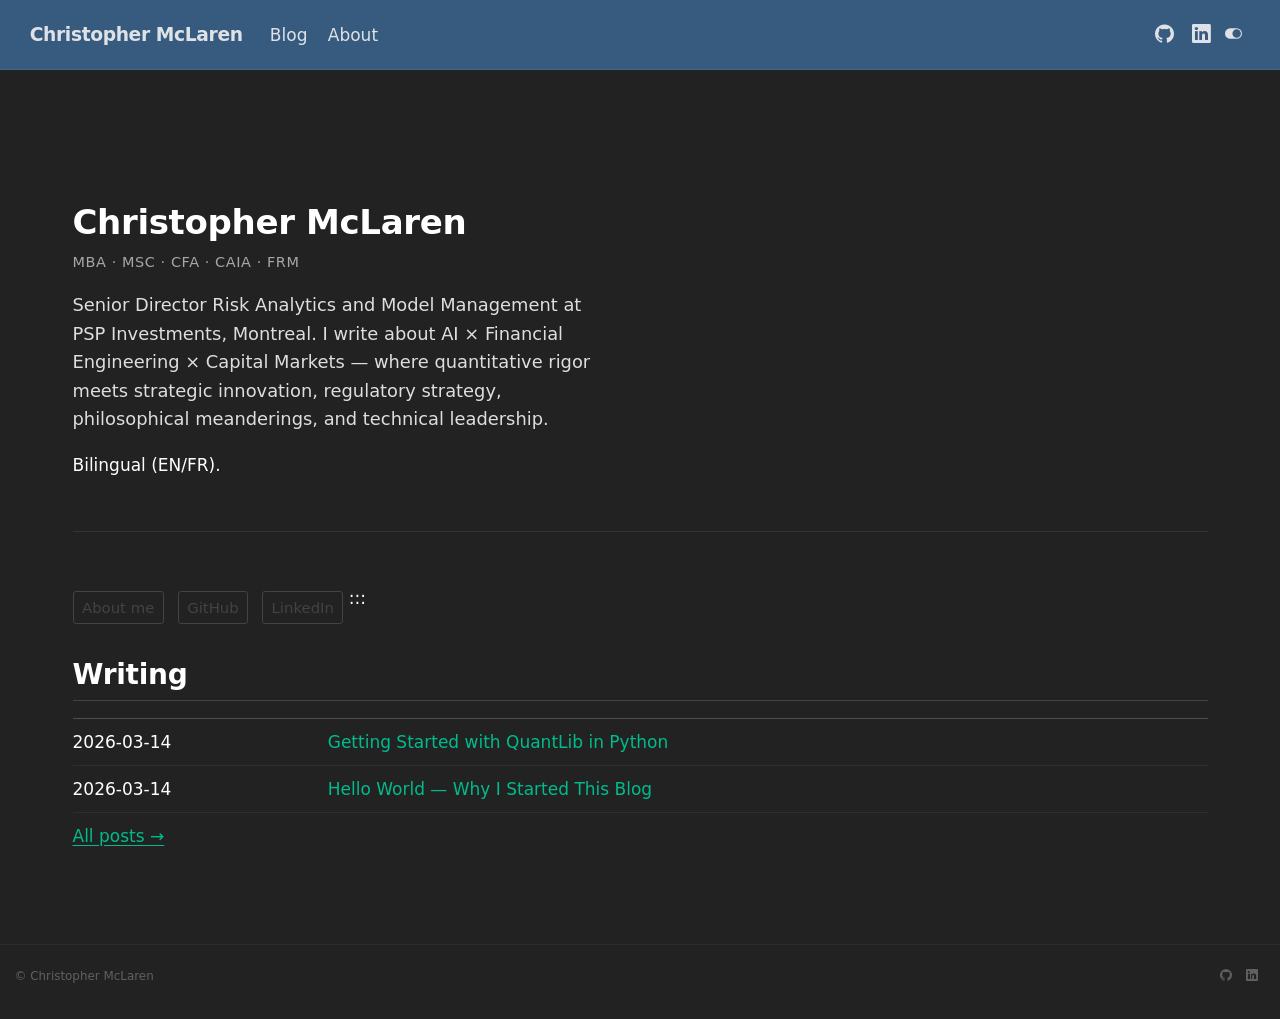
==== commit 32b6f067: "Built site for gh-pages" ====
--- a/index.html
+++ b/index.html
@@ -305,10 +305,11 @@
 <p>MBA · MSc · CFA · CAIA · FRM</p>
 </div>
 <div class="tagline">
-<p>Senior Director Risk Analytics and Model Management at PSP Investments, Montreal. I write about AI × Financial Engineering × Capital Markets — where quantitative rigor meets strategic innovation, regulatory strategy, philosophical meanderings, and technical leadership. Bilingual (EN/FR).</p>
+<p>Senior Director Risk Analytics and Model Management at PSP Investments, Montreal. I write about AI × Financial Engineering × Capital Markets — where quantitative rigor meets strategic innovation, regulatory strategy, philosophical meanderings, and technical leadership.</p>
 </div>
-<p><a href="./about.html" class="btn btn-outline-secondary btn-sm" style="margin-top:1rem; margin-right:0.5rem;">About me</a> <a href="https://github.com/christopher-mclaren" class="btn btn-outline-secondary btn-sm" style="margin-top:1rem; margin-right:0.5rem;">GitHub</a> <a href="https://www.linkedin.com/in/christopher-mclaren/" class="btn btn-outline-secondary btn-sm" style="margin-top:1rem;">LinkedIn</a></p>
+<p>Bilingual (EN/FR).</p>
 </section>
+<p><a href="./about.html" class="btn btn-outline-secondary btn-sm" style="margin-top:1rem; margin-right:0.5rem;">About me</a> <a href="https://github.com/christopher-mclaren" class="btn btn-outline-secondary btn-sm" style="margin-top:1rem; margin-right:0.5rem;">GitHub</a> <a href="https://www.linkedin.com/in/christopher-mclaren/" class="btn btn-outline-secondary btn-sm" style="margin-top:1rem;">LinkedIn</a> :::</p>
 <section id="writing" class="level2">
 <h2 class="anchored" data-anchor-id="writing">Writing</h2>
 <table class="blog-table caption-top table">
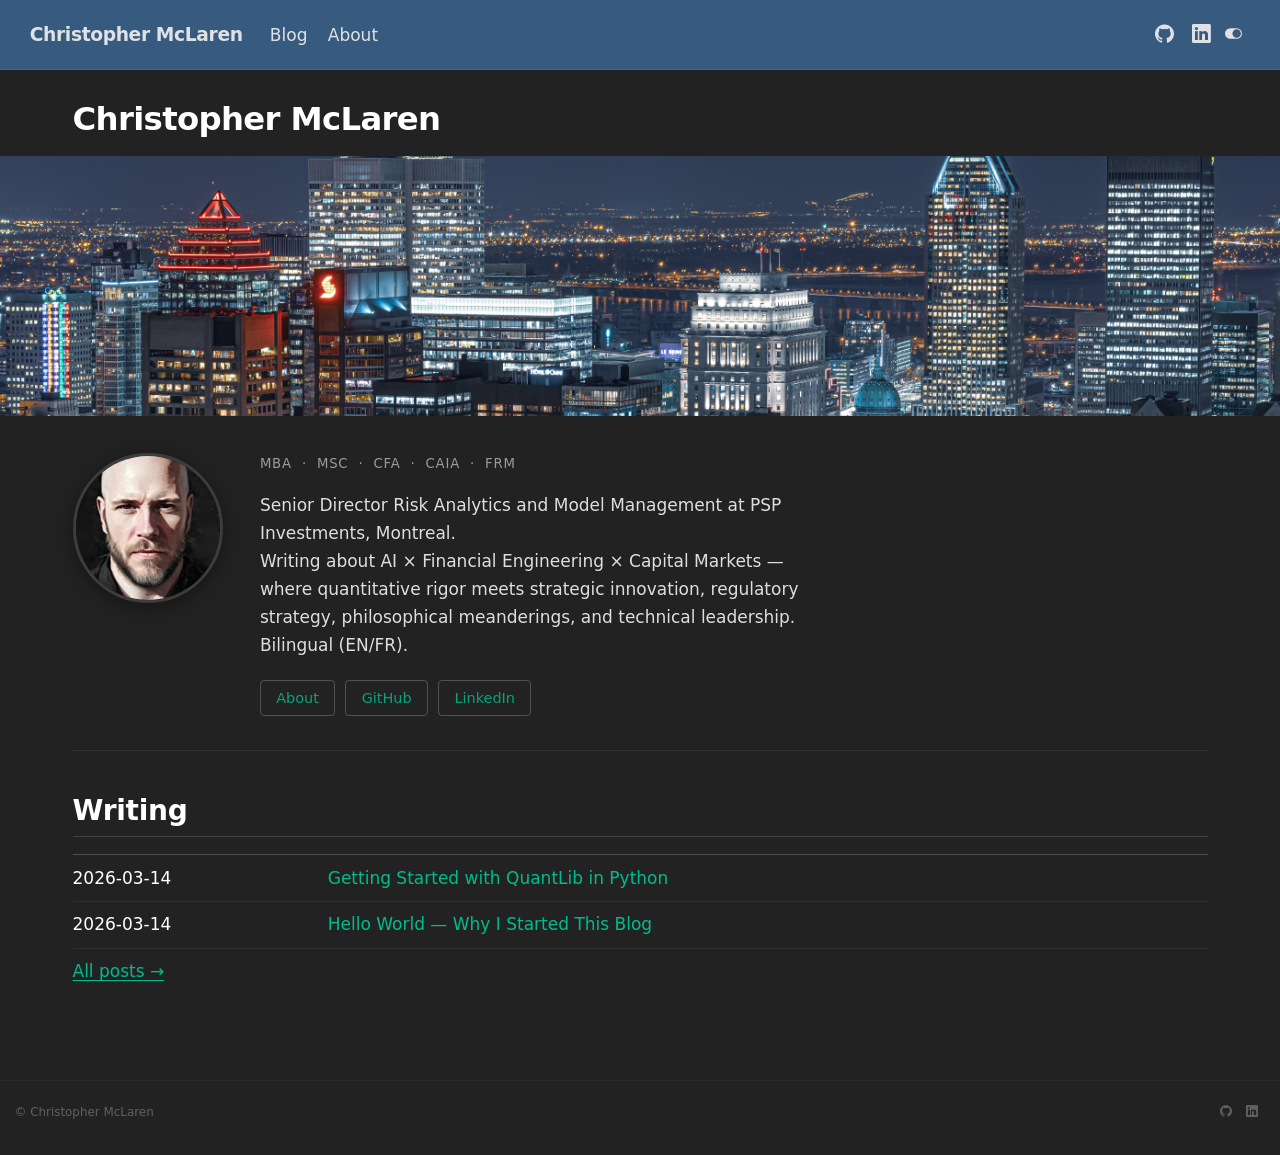
==== commit 950b7a96: "Built site for gh-pages" ====
--- a/index.html
+++ b/index.html
@@ -76,10 +76,14 @@
 <link rel="stylesheet" href="styles.css">
 <meta property="og:title" content="– Christopher McLaren">
 <meta property="og:description" content="Financial engineer at PSP Investments. Writing about quantitative finance, risk, and machine learning.">
+<meta property="og:image" content="https://christopher-mclaren.github.io/assets/banner.jpg">
 <meta property="og:site_name" content="Christopher McLaren">
+<meta property="og:image:alt" content="Montreal skyline at night">
 <meta name="twitter:title" content="– Christopher McLaren">
 <meta name="twitter:description" content="Financial engineer at PSP Investments. Writing about quantitative finance, risk, and machine learning.">
-<meta name="twitter:card" content="summary">
+<meta name="twitter:image" content="https://christopher-mclaren.github.io/assets/banner.jpg">
+<meta name="twitter:image:alt" content="Montreal skyline at night">
+<meta name="twitter:card" content="summary_large_image">
 </head>
 
 <body class="nav-fixed quarto-dark"><script id="quarto-html-before-body" type="application/javascript">
@@ -293,23 +297,36 @@
 <!-- margin-sidebar -->
     
 <!-- main -->
-<main class="content column-page" id="quarto-document-content"><header id="title-block-header" class="quarto-title-block"></header>
-
-
-
-
-
-<section id="christopher-mclaren" class="level1 hero">
-<h1>Christopher McLaren</h1>
-<div class="credentials">
-<p>MBA · MSc · CFA · CAIA · FRM</p>
+<main class="content column-page" id="quarto-document-content"><header id="title-block-header" class="quarto-title-block"><h1 class="hero-name title display-7">Christopher McLaren</h1></header>
+
+
+
+
+
+<div class="site-banner-wrap">
+  <img src="assets/banner.jpg" class="site-banner" alt="Montreal skyline at night">
 </div>
-<div class="tagline">
-<p>Senior Director Risk Analytics and Model Management at PSP Investments, Montreal. I write about AI × Financial Engineering × Capital Markets — where quantitative rigor meets strategic innovation, regulatory strategy, philosophical meanderings, and technical leadership.</p>
+
+<div class="hero-flex">
+  <div class="hero-photo-wrap">
+    <img src="assets/LinkedinHeadshot.jpeg" class="headshot" alt="Christopher McLaren">
+  </div>
+  <div class="hero-bio">
+    
+    <p class="credentials">MBA &nbsp;·&nbsp; MSc &nbsp;·&nbsp; CFA &nbsp;·&nbsp; CAIA &nbsp;·&nbsp; FRM</p>
+    <p class="tagline">
+      Senior Director Risk Analytics and Model Management at PSP Investments, Montreal.<br>
+      Writing about AI × Financial Engineering × Capital Markets —
+      where quantitative rigor meets strategic innovation, regulatory strategy,
+      philosophical meanderings, and technical leadership. Bilingual (EN/FR).
+    </p>
+    <div class="hero-links">
+      <a href="./about.html" class="hero-btn">About</a>
+      <a href="https://github.com/christopher-mclaren" class="hero-btn">GitHub</a>
+      <a href="https://www.linkedin.com/in/christopher-mclaren/" class="hero-btn">LinkedIn</a>
+    </div>
+  </div>
 </div>
-<p>Bilingual (EN/FR).</p>
-</section>
-<p><a href="./about.html" class="btn btn-outline-secondary btn-sm" style="margin-top:1rem; margin-right:0.5rem;">About me</a> <a href="https://github.com/christopher-mclaren" class="btn btn-outline-secondary btn-sm" style="margin-top:1rem; margin-right:0.5rem;">GitHub</a> <a href="https://www.linkedin.com/in/christopher-mclaren/" class="btn btn-outline-secondary btn-sm" style="margin-top:1rem;">LinkedIn</a> :::</p>
 <section id="writing" class="level2">
 <h2 class="anchored" data-anchor-id="writing">Writing</h2>
 <table class="blog-table caption-top table">
--- a/styles.css
+++ b/styles.css
@@ -32,32 +32,101 @@
   letter-spacing: -0.02em;
 }
 
-/* --- Homepage hero ---------------------------------------- */
-.hero {
-  padding: 3rem 0 2rem 0;
+/* --- Banner ----------------------------------------------- */
+.site-banner-wrap {
+  width: 100vw;
+  position: relative;
+  left: 50%;
+  right: 50%;
+  margin-left: -50vw;
+  margin-right: -50vw;
+  overflow: hidden;
+  max-height: 260px;
+  margin-bottom: 0;
+}
+
+.site-banner {
+  width: 100%;
+  height: 260px;
+  object-fit: cover;
+  object-position: center 40%;
+  display: block;
+}
+
+/* --- Hero flex (photo + bio) ------------------------------ */
+.hero-flex {
+  display: flex;
+  gap: 2.2rem;
+  align-items: flex-start;
+  padding: 2.2rem 0 2rem 0;
   border-bottom: 1px solid rgba(255,255,255,0.08);
   margin-bottom: 2.5rem;
 }
 
-.hero h1 {
-  font-size: 2rem;
+.hero-photo-wrap {
+  flex-shrink: 0;
+}
+
+.headshot {
+  width: 150px;
+  height: 150px;
+  border-radius: 50%;
+  object-fit: cover;
+  object-position: center top;
+  border: 3px solid rgba(255,255,255,0.12);
+  box-shadow: 0 4px 20px rgba(0,0,0,0.4);
+}
+
+.hero-bio {
+  flex: 1;
+  min-width: 0;
+}
+
+.hero-name {
+  font-size: 1.9rem;
   font-weight: 700;
-  margin-bottom: 0.4rem;
-}
-
-.hero .credentials {
-  font-size: 0.85rem;
-  opacity: 0.6;
-  letter-spacing: 0.04em;
+  margin-top: 0.2rem;
+  margin-bottom: 0.3rem;
+  letter-spacing: -0.02em;
+}
+
+.credentials {
+  font-size: 0.78rem;
+  opacity: 0.55;
+  letter-spacing: 0.06em;
   text-transform: uppercase;
-  margin-bottom: 1rem;
-}
-
-.hero .tagline {
-  font-size: 1.05rem;
+  margin-bottom: 0.9rem;
+}
+
+.tagline {
+  font-size: 1rem;
   opacity: 0.85;
-  max-width: 540px;
-  line-height: 1.6;
+  max-width: 560px;
+  line-height: 1.65;
+  margin-bottom: 1.2rem;
+}
+
+.hero-links {
+  display: flex;
+  gap: 0.6rem;
+  flex-wrap: wrap;
+}
+
+.hero-btn {
+  display: inline-block;
+  padding: 0.3rem 0.9rem;
+  border: 1px solid rgba(255,255,255,0.25);
+  border-radius: 4px;
+  font-size: 0.85rem;
+  text-decoration: none;
+  opacity: 0.85;
+  transition: opacity 0.15s, border-color 0.15s;
+}
+
+.hero-btn:hover {
+  opacity: 1;
+  border-color: rgba(255,255,255,0.5);
+  text-decoration: none;
 }
 
 /* --- Blog listing table (hamel.dev style) ----------------- */
@@ -135,7 +204,9 @@
 }
 
 /* --- Responsive ------------------------------------------- */
-@media (max-width: 768px) {
-  .hero h1 { font-size: 1.6rem; }
-  .hero { padding: 2rem 0 1.5rem 0; }
-}
+@media (max-width: 640px) {
+  .hero-flex { flex-direction: column; gap: 1.2rem; }
+  .headshot { width: 110px; height: 110px; }
+  .hero-name { font-size: 1.5rem; }
+  .site-banner { height: 160px; }
+}
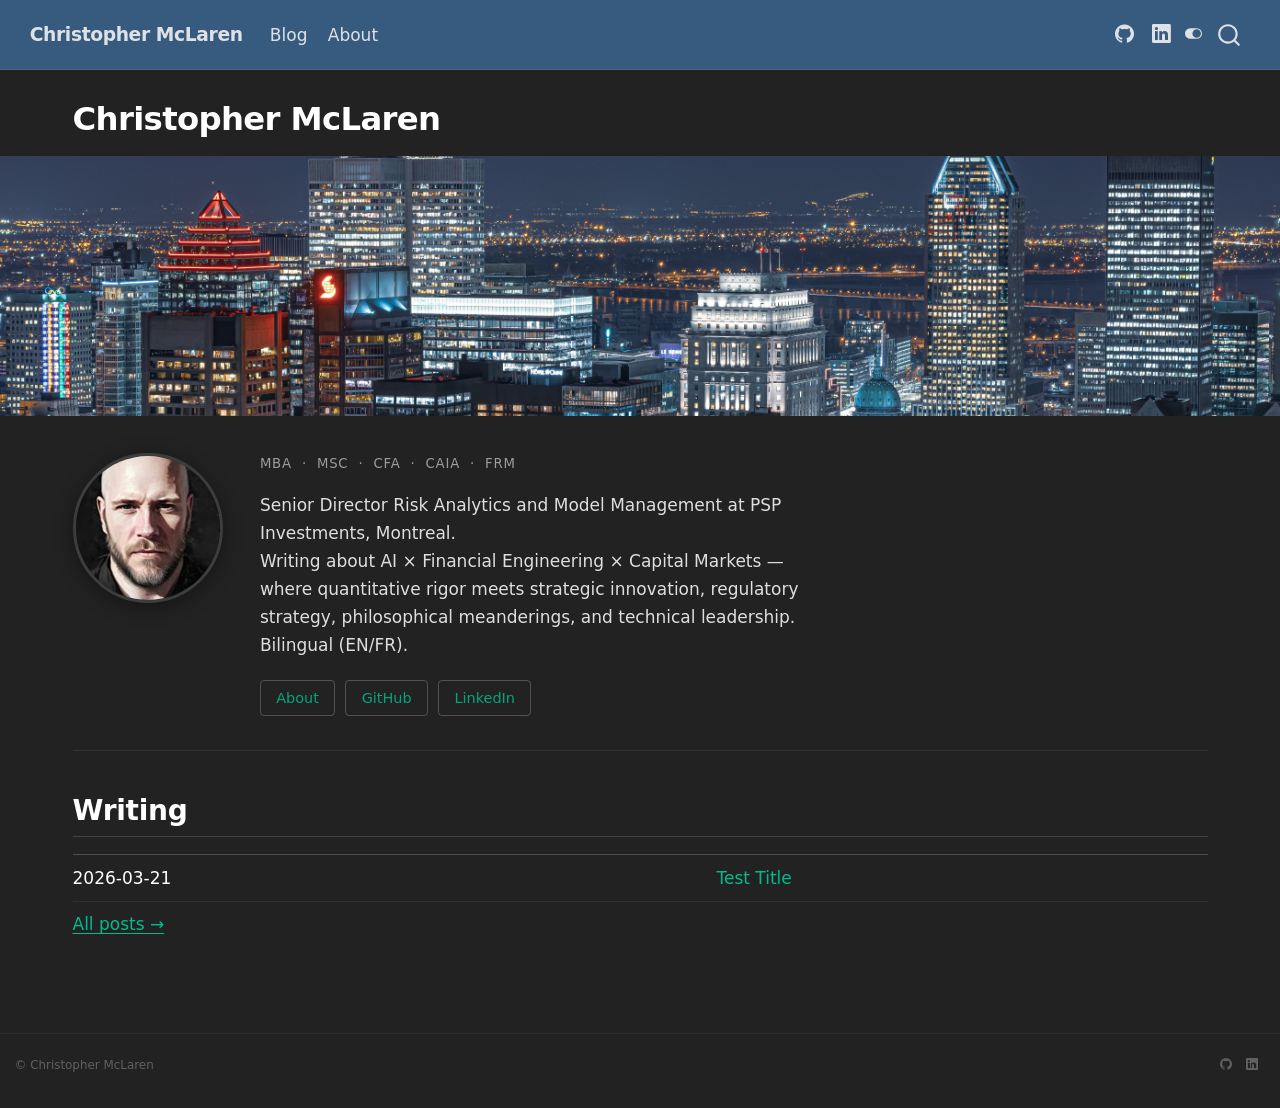
==== commit b54c426d: "Built site for gh-pages" ====
--- a/index.html
+++ b/index.html
@@ -2,13 +2,16 @@
 <html xmlns="http://www.w3.org/1999/xhtml" lang="en" xml:lang="en"><head>
 
 <meta charset="utf-8">
-<meta name="generator" content="quarto-1.8.27">
+<meta name="generator" content="quarto-1.9.36">
 
 <meta name="viewport" content="width=device-width, initial-scale=1.0, user-scalable=yes">
 
 
 <title>Christopher McLaren</title>
 <style>
+/* Default styles provided by pandoc.
+** See https://pandoc.org/MANUAL.html#variables-for-html for config info.
+*/
 code{white-space: pre-wrap;}
 span.smallcaps{font-variant: small-caps;}
 div.columns{display: flex; gap: min(4vw, 1.5em);}
@@ -33,17 +36,16 @@
 <link href="./assets/favicon.png" rel="icon" type="image/png">
 <script src="site_libs/quarto-html/quarto.js" type="module"></script>
 <script src="site_libs/quarto-html/tabsets/tabsets.js" type="module"></script>
-<script src="site_libs/quarto-html/axe/axe-check.js" type="module"></script>
 <script src="site_libs/quarto-html/popper.min.js"></script>
 <script src="site_libs/quarto-html/tippy.umd.min.js"></script>
 <script src="site_libs/quarto-html/anchor.min.js"></script>
 <link href="site_libs/quarto-html/tippy.css" rel="stylesheet">
-<link href="site_libs/quarto-html/quarto-syntax-highlighting-f1aadacce99040138bbb613f9330654f.css" rel="stylesheet" class="quarto-color-scheme" id="quarto-text-highlighting-styles">
-<link href="site_libs/quarto-html/quarto-syntax-highlighting-dark-f1aadacce99040138bbb613f9330654f.css" rel="stylesheet" class="quarto-color-scheme quarto-color-alternate" id="quarto-text-highlighting-styles">
+<link href="site_libs/quarto-html/quarto-syntax-highlighting-dbc92dda8186f57fa2e333fbb71d6a9d.css" rel="stylesheet" class="quarto-color-scheme" id="quarto-text-highlighting-styles">
+<link href="site_libs/quarto-html/quarto-syntax-highlighting-dark-dbc92dda8186f57fa2e333fbb71d6a9d.css" rel="stylesheet" class="quarto-color-scheme quarto-color-alternate" id="quarto-text-highlighting-styles">
 <script src="site_libs/bootstrap/bootstrap.min.js"></script>
 <link href="site_libs/bootstrap/bootstrap-icons.css" rel="stylesheet">
-<link href="site_libs/bootstrap/bootstrap-ca01dc6f941a61273a5a4ed9ec80abe2.min.css" rel="stylesheet" append-hash="true" class="quarto-color-scheme" id="quarto-bootstrap" data-mode="light">
-<link href="site_libs/bootstrap/bootstrap-dark-baa6b534feb7bcb7caf0f581c1521e3b.min.css" rel="stylesheet" append-hash="true" class="quarto-color-scheme quarto-color-alternate" id="quarto-bootstrap" data-mode="dark">
+<link href="site_libs/bootstrap/bootstrap-dc5707970930501df8e4f317a442239b.min.css" rel="stylesheet" append-hash="true" class="quarto-color-scheme" id="quarto-bootstrap" data-mode="light">
+<link href="site_libs/bootstrap/bootstrap-dark-94bcf2b3cd6ec91b813b881235af2c10.min.css" rel="stylesheet" append-hash="true" class="quarto-color-scheme quarto-color-alternate" id="quarto-bootstrap" data-mode="dark">
 <script id="quarto-search-options" type="application/json">{
   "location": "navbar",
   "copy-button": false,
@@ -332,12 +334,8 @@
 <table class="blog-table caption-top table">
 <tbody>
 <tr class="odd">
-<td style="text-align: left;">2026-03-14</td>
-<td style="text-align: left;"><a href="./blog/posts/quantlib-intro/index.html">Getting Started with QuantLib in Python</a></td>
-</tr>
-<tr class="even">
-<td style="text-align: left;">2026-03-14</td>
-<td style="text-align: left;"><a href="./blog/posts/hello-world/index.html">Hello World — Why I Started This Blog</a></td>
+<td style="text-align: left;">2026-03-21</td>
+<td style="text-align: left;"><a href="./blog/posts/hello-world/index.html">Test Title</a></td>
 </tr>
 </tbody>
 </table>
--- a/site_libs/quarto-html/quarto-syntax-highlighting-dbc92dda8186f57fa2e333fbb71d6a9d.css
+++ b/site_libs/quarto-html/quarto-syntax-highlighting-dbc92dda8186f57fa2e333fbb71d6a9d.css
@@ -0,0 +1,210 @@
+/* quarto syntax highlight colors */
+:root {
+  --quarto-hl-al-color: #ff5555;
+  --quarto-hl-an-color: #6a737d;
+  --quarto-hl-at-color: #f97583;
+  --quarto-hl-bn-color: #79b8ff;
+  --quarto-hl-bu-color: #f97583;
+  --quarto-hl-ch-color: #9ecbff;
+  --quarto-hl-co-color: #6a737d;
+  --quarto-hl-cv-color: #6a737d;
+  --quarto-hl-cn-color: #79b8ff;
+  --quarto-hl-cf-color: #f97583;
+  --quarto-hl-dt-color: #f97583;
+  --quarto-hl-dv-color: #79b8ff;
+  --quarto-hl-do-color: #6a737d;
+  --quarto-hl-er-color: #ff5555;
+  --quarto-hl-ex-color: #f97583;
+  --quarto-hl-fl-color: #79b8ff;
+  --quarto-hl-fu-color: #b392f0;
+  --quarto-hl-im-color: #9ecbff;
+  --quarto-hl-in-color: #6a737d;
+  --quarto-hl-kw-color: #f97583;
+  --quarto-hl-op-color: #e1e4e8;
+  --quarto-hl-pp-color: #f97583;
+  --quarto-hl-re-color: #6a737d;
+  --quarto-hl-sc-color: #79b8ff;
+  --quarto-hl-ss-color: #9ecbff;
+  --quarto-hl-st-color: #9ecbff;
+  --quarto-hl-va-color: #ffab70;
+  --quarto-hl-vs-color: #9ecbff;
+  --quarto-hl-wa-color: #ff5555;
+}
+
+/* other quarto variables */
+:root {
+  --quarto-font-monospace: SFMono-Regular, Menlo, Monaco, Consolas, "Liberation Mono", "Courier New", monospace;
+}
+
+/* syntax highlight based on Pandoc's rules */
+pre > code.sourceCode > span {
+  color: #e1e4e8;
+}
+
+code.sourceCode > span {
+  color: #e1e4e8;
+}
+
+div.sourceCode,
+div.sourceCode pre.sourceCode {
+  color: #e1e4e8;
+}
+
+/* Normal */
+code span {
+  color: #e1e4e8;
+}
+
+/* Alert */
+code span.al {
+  font-weight: bold;
+  color: #ff5555;
+}
+
+/* Annotation */
+code span.an {
+  color: #6a737d;
+}
+
+/* Attribute */
+code span.at {
+  color: #f97583;
+}
+
+/* BaseN */
+code span.bn {
+  color: #79b8ff;
+}
+
+/* BuiltIn */
+code span.bu {
+  color: #f97583;
+}
+
+/* ControlFlow */
+code span.cf {
+  color: #f97583;
+}
+
+/* Char */
+code span.ch {
+  color: #9ecbff;
+}
+
+/* Constant */
+code span.cn {
+  color: #79b8ff;
+}
+
+/* Comment */
+code span.co {
+  color: #6a737d;
+}
+
+/* CommentVar */
+code span.cv {
+  color: #6a737d;
+}
+
+/* Documentation */
+code span.do {
+  color: #6a737d;
+}
+
+/* DataType */
+code span.dt {
+  color: #f97583;
+}
+
+/* DecVal */
+code span.dv {
+  color: #79b8ff;
+}
+
+/* Error */
+code span.er {
+  color: #ff5555;
+  text-decoration: underline;
+}
+
+/* Extension */
+code span.ex {
+  font-weight: bold;
+  color: #f97583;
+}
+
+/* Float */
+code span.fl {
+  color: #79b8ff;
+}
+
+/* Function */
+code span.fu {
+  color: #b392f0;
+}
+
+/* Import */
+code span.im {
+  color: #9ecbff;
+}
+
+/* Information */
+code span.in {
+  color: #6a737d;
+}
+
+/* Keyword */
+code span.kw {
+  color: #f97583;
+}
+
+/* Operator */
+code span.op {
+  color: #e1e4e8;
+}
+
+/* Preprocessor */
+code span.pp {
+  color: #f97583;
+}
+
+/* RegionMarker */
+code span.re {
+  color: #6a737d;
+}
+
+/* SpecialChar */
+code span.sc {
+  color: #79b8ff;
+}
+
+/* SpecialString */
+code span.ss {
+  color: #9ecbff;
+}
+
+/* String */
+code span.st {
+  color: #9ecbff;
+}
+
+/* Variable */
+code span.va {
+  color: #ffab70;
+}
+
+/* VerbatimString */
+code span.vs {
+  color: #9ecbff;
+}
+
+/* Warning */
+code span.wa {
+  color: #ff5555;
+}
+
+.prevent-inlining {
+  content: "</";
+}
+
+/*# sourceMappingURL=5b44f16740065ab3ac5bade16adfc271.css.map */
--- a/site_libs/quarto-html/quarto-syntax-highlighting-dark-dbc92dda8186f57fa2e333fbb71d6a9d.css
+++ b/site_libs/quarto-html/quarto-syntax-highlighting-dark-dbc92dda8186f57fa2e333fbb71d6a9d.css
@@ -0,0 +1,210 @@
+/* quarto syntax highlight colors */
+:root {
+  --quarto-hl-al-color: #ff5555;
+  --quarto-hl-an-color: #6a737d;
+  --quarto-hl-at-color: #f97583;
+  --quarto-hl-bn-color: #79b8ff;
+  --quarto-hl-bu-color: #f97583;
+  --quarto-hl-ch-color: #9ecbff;
+  --quarto-hl-co-color: #6a737d;
+  --quarto-hl-cv-color: #6a737d;
+  --quarto-hl-cn-color: #79b8ff;
+  --quarto-hl-cf-color: #f97583;
+  --quarto-hl-dt-color: #f97583;
+  --quarto-hl-dv-color: #79b8ff;
+  --quarto-hl-do-color: #6a737d;
+  --quarto-hl-er-color: #ff5555;
+  --quarto-hl-ex-color: #f97583;
+  --quarto-hl-fl-color: #79b8ff;
+  --quarto-hl-fu-color: #b392f0;
+  --quarto-hl-im-color: #9ecbff;
+  --quarto-hl-in-color: #6a737d;
+  --quarto-hl-kw-color: #f97583;
+  --quarto-hl-op-color: #e1e4e8;
+  --quarto-hl-pp-color: #f97583;
+  --quarto-hl-re-color: #6a737d;
+  --quarto-hl-sc-color: #79b8ff;
+  --quarto-hl-ss-color: #9ecbff;
+  --quarto-hl-st-color: #9ecbff;
+  --quarto-hl-va-color: #ffab70;
+  --quarto-hl-vs-color: #9ecbff;
+  --quarto-hl-wa-color: #ff5555;
+}
+
+/* other quarto variables */
+:root {
+  --quarto-font-monospace: SFMono-Regular, Menlo, Monaco, Consolas, "Liberation Mono", "Courier New", monospace;
+}
+
+/* syntax highlight based on Pandoc's rules */
+pre > code.sourceCode > span {
+  color: #e1e4e8;
+}
+
+code.sourceCode > span {
+  color: #e1e4e8;
+}
+
+div.sourceCode,
+div.sourceCode pre.sourceCode {
+  color: #e1e4e8;
+}
+
+/* Normal */
+code span {
+  color: #e1e4e8;
+}
+
+/* Alert */
+code span.al {
+  font-weight: bold;
+  color: #ff5555;
+}
+
+/* Annotation */
+code span.an {
+  color: #6a737d;
+}
+
+/* Attribute */
+code span.at {
+  color: #f97583;
+}
+
+/* BaseN */
+code span.bn {
+  color: #79b8ff;
+}
+
+/* BuiltIn */
+code span.bu {
+  color: #f97583;
+}
+
+/* ControlFlow */
+code span.cf {
+  color: #f97583;
+}
+
+/* Char */
+code span.ch {
+  color: #9ecbff;
+}
+
+/* Constant */
+code span.cn {
+  color: #79b8ff;
+}
+
+/* Comment */
+code span.co {
+  color: #6a737d;
+}
+
+/* CommentVar */
+code span.cv {
+  color: #6a737d;
+}
+
+/* Documentation */
+code span.do {
+  color: #6a737d;
+}
+
+/* DataType */
+code span.dt {
+  color: #f97583;
+}
+
+/* DecVal */
+code span.dv {
+  color: #79b8ff;
+}
+
+/* Error */
+code span.er {
+  color: #ff5555;
+  text-decoration: underline;
+}
+
+/* Extension */
+code span.ex {
+  font-weight: bold;
+  color: #f97583;
+}
+
+/* Float */
+code span.fl {
+  color: #79b8ff;
+}
+
+/* Function */
+code span.fu {
+  color: #b392f0;
+}
+
+/* Import */
+code span.im {
+  color: #9ecbff;
+}
+
+/* Information */
+code span.in {
+  color: #6a737d;
+}
+
+/* Keyword */
+code span.kw {
+  color: #f97583;
+}
+
+/* Operator */
+code span.op {
+  color: #e1e4e8;
+}
+
+/* Preprocessor */
+code span.pp {
+  color: #f97583;
+}
+
+/* RegionMarker */
+code span.re {
+  color: #6a737d;
+}
+
+/* SpecialChar */
+code span.sc {
+  color: #79b8ff;
+}
+
+/* SpecialString */
+code span.ss {
+  color: #9ecbff;
+}
+
+/* String */
+code span.st {
+  color: #9ecbff;
+}
+
+/* Variable */
+code span.va {
+  color: #ffab70;
+}
+
+/* VerbatimString */
+code span.vs {
+  color: #9ecbff;
+}
+
+/* Warning */
+code span.wa {
+  color: #ff5555;
+}
+
+.prevent-inlining {
+  content: "</";
+}
+
+/*# sourceMappingURL=5b44f16740065ab3ac5bade16adfc271.css.map */
